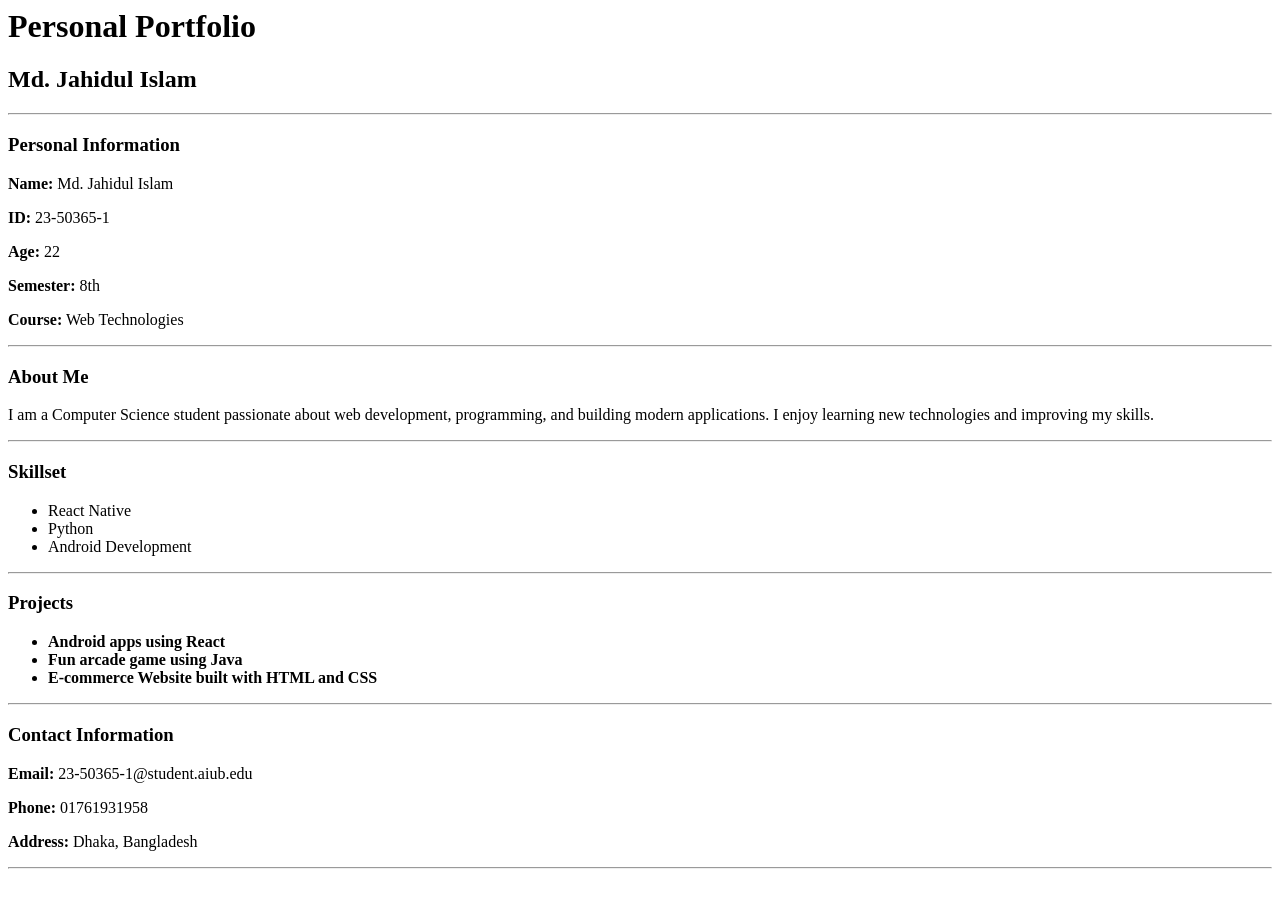
==== task1/portfolio.html @ bb02369b "Rename test.html to portfolio.html" ====
<html>
<head>
    <title>My Portfolio</title>
</head>

<body>

    <h1>Personal Portfolio</h1>
    <h2>Md. Jahidul Islam</h2>
    <hr>

    <h3>Personal Information</h3>

    <p><b>Name:</b> Md. Jahidul Islam</p>
    <p><b>ID:</b> 23-50365-1</p>
    <p><b>Age:</b> 22</p>
    <p><b>Semester:</b> 8th</p>
    <p><b>Course:</b> Web Technologies</p>

    <hr>

    <h3>About Me</h3>
    <p>
        I am a Computer Science student passionate about web development, programming, and building modern applications.  
        I enjoy learning new technologies and improving my skills.
    </p>

    <hr>

    <h3>Skillset</h3>
    <ul>
        <li>React Native</li>
        <li>Python</li>
        <li>Android Development</li>
    </ul>

    <hr>

    <h3>Projects</h3>
    <ul>
        <li><b>Android apps using React</b></li>
        <li><b>Fun arcade game using Java</b></li>
        <li><b>E-commerce Website built with HTML and CSS</b></li>
    </ul>

    <hr>

    <h3>Contact Information</h3>
    <p><b>Email:</b> 23-50365-1@student.aiub.edu</p>
    <p><b>Phone:</b> 01761931958</p>
    <p><b>Address:</b> Dhaka, Bangladesh</p>

    <hr>

</body>
</html>
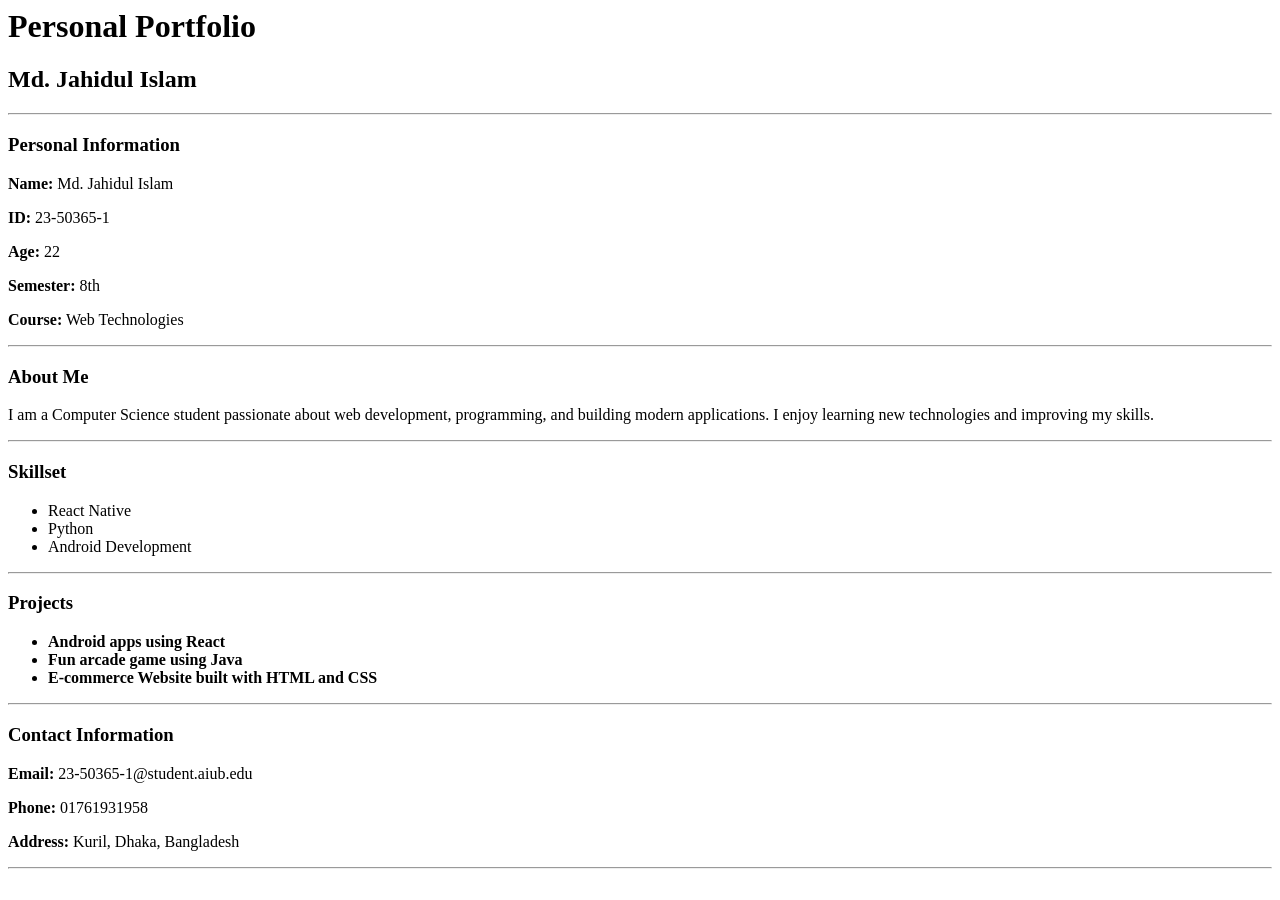
==== commit 7b758cdc: "update task" ====
--- a/task1/portfolio.html
+++ b/task1/portfolio.html
@@ -48,7 +48,7 @@
     <h3>Contact Information</h3>
     <p><b>Email:</b> 23-50365-1@student.aiub.edu</p>
     <p><b>Phone:</b> 01761931958</p>
-    <p><b>Address:</b> Dhaka, Bangladesh</p>
+    <p><b>Address:</b> Kuril, Dhaka, Bangladesh</p>
 
     <hr>
 
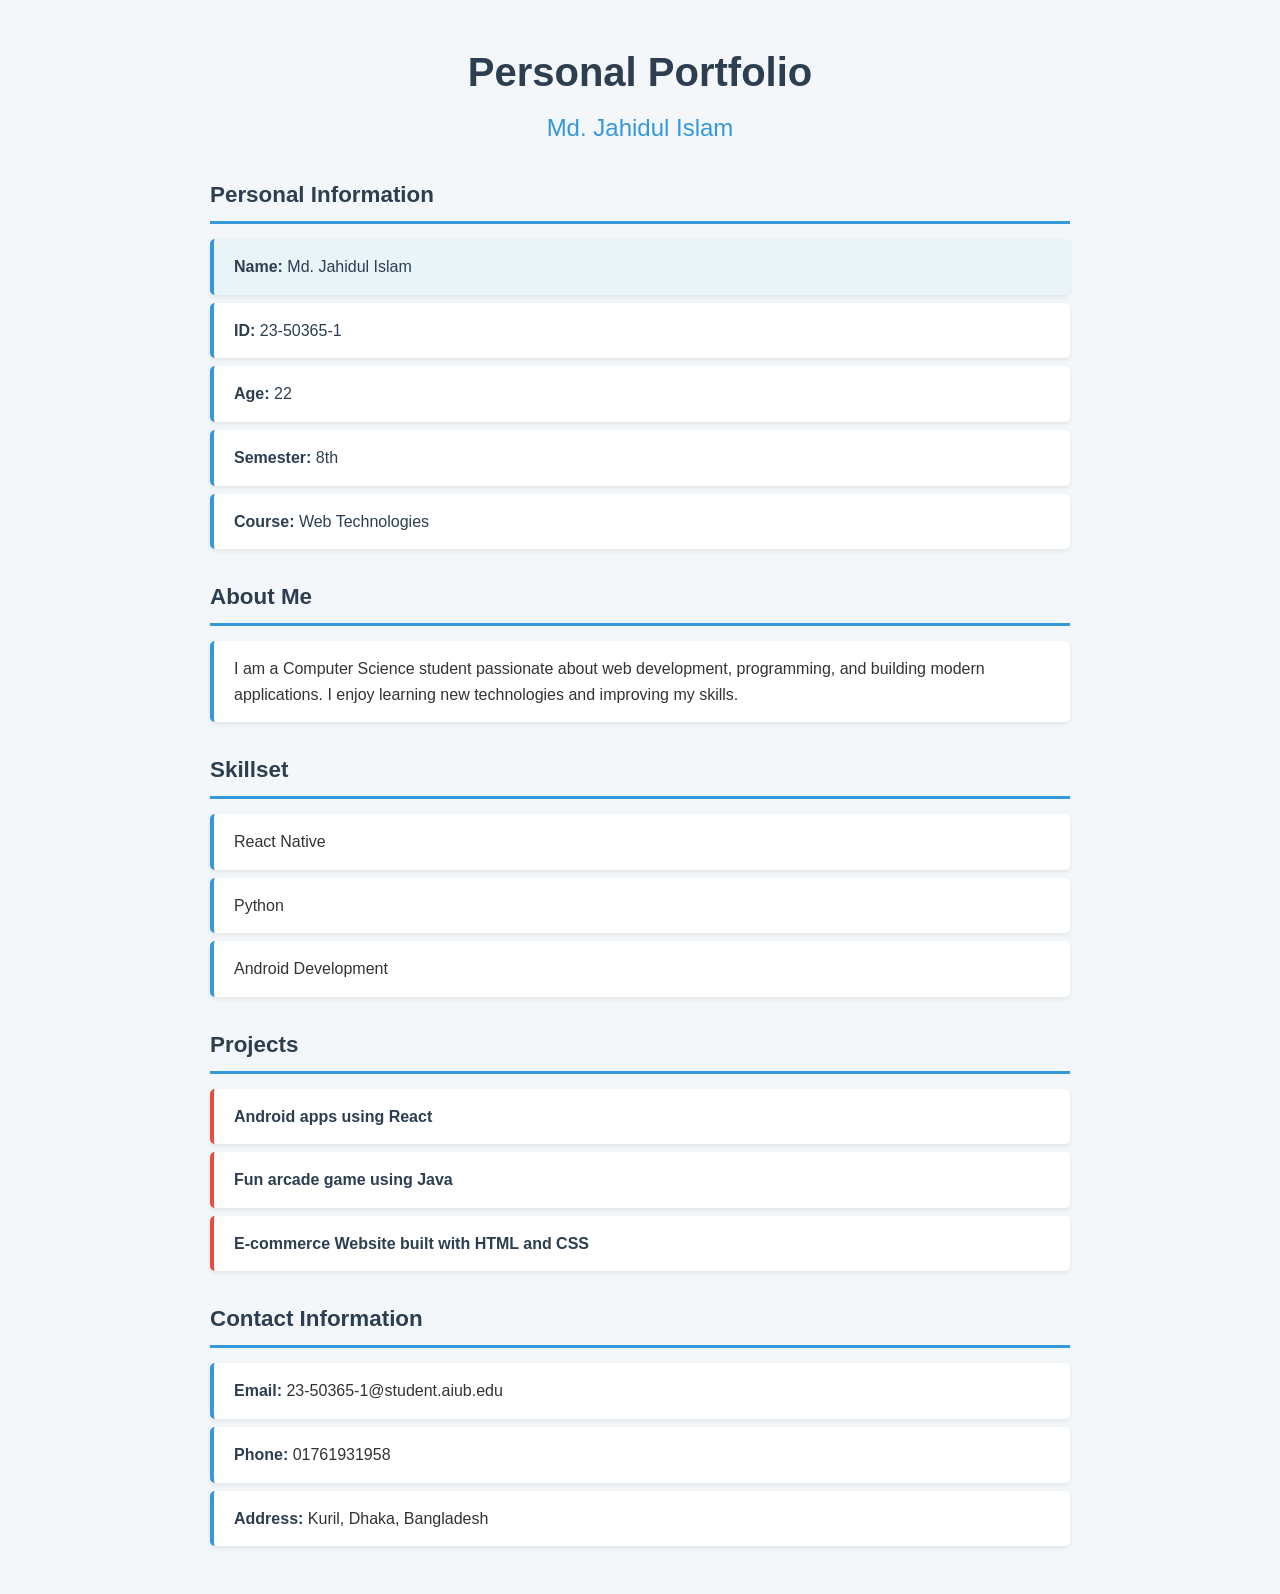
==== commit aa4ef417: "Add portfolio HTML and CSS files" ====
--- a/task1/portfolio.html
+++ b/task1/portfolio.html
@@ -1,6 +1,7 @@
 <html>
 <head>
     <title>My Portfolio</title>
+    <link rel="stylesheet" href="styles.css">
 </head>
 
 <body>
@@ -11,11 +12,11 @@
 
     <h3>Personal Information</h3>
 
-    <p><b>Name:</b> Md. Jahidul Islam</p>
-    <p><b>ID:</b> 23-50365-1</p>
-    <p><b>Age:</b> 22</p>
-    <p><b>Semester:</b> 8th</p>
-    <p><b>Course:</b> Web Technologies</p>
+    <p id="personal-info" class="info-text"><b>Name:</b> Md. Jahidul Islam</p>
+    <p class="info-text"><b>ID:</b> 23-50365-1</p>
+    <p class="info-text"><b>Age:</b> 22</p>
+    <p class="info-text"><b>Semester:</b> 8th</p>
+    <p class="info-text"><b>Course:</b> Web Technologies</p>
 
     <hr>
 
@@ -29,18 +30,18 @@
 
     <h3>Skillset</h3>
     <ul>
-        <li>React Native</li>
-        <li>Python</li>
-        <li>Android Development</li>
+        <li class="skill-item">React Native</li>
+        <li class="skill-item">Python</li>
+        <li class="skill-item">Android Development</li>
     </ul>
 
     <hr>
 
     <h3>Projects</h3>
     <ul>
-        <li><b>Android apps using React</b></li>
-        <li><b>Fun arcade game using Java</b></li>
-        <li><b>E-commerce Website built with HTML and CSS</b></li>
+        <li class="project-item"><b>Android apps using React</b></li>
+        <li class="project-item"><b>Fun arcade game using Java</b></li>
+        <li class="project-item"><b>E-commerce Website built with HTML and CSS</b></li>
     </ul>
 
     <hr>
@@ -53,4 +54,4 @@
     <hr>
 
 </body>
-</html>
+</html>
--- a/task1/styles.css
+++ b/task1/styles.css
@@ -0,0 +1,102 @@
+* {
+  margin: 0;
+  padding: 0;
+  box-sizing: border-box;
+  font-family: "Segoe UI", Tahoma, Geneva, Verdana, sans-serif;
+}
+
+body {
+  line-height: 1.6;
+  color: #333;
+  max-width: 900px;
+  margin: 0 auto;
+  padding: 40px 20px;
+  background: #f4f7f9;
+}
+
+h1 {
+  font-size: 2.5rem;
+  color: #2c3e50;
+  text-align: center;
+  margin-bottom: 5px;
+}
+
+h2 {
+  font-size: 1.5rem;
+  color: #3498db;
+  text-align: center;
+  margin-bottom: 30px;
+  font-weight: normal;
+}
+
+h3 {
+  font-size: 1.4rem;
+  color: #2c3e50;
+  margin: 30px 0 15px;
+  padding-bottom: 8px;
+  border-bottom: 3px solid #3498db;
+}
+
+h1,
+h2,
+h3 {
+  font-style: normal;
+}
+
+hr {
+  display: none;
+}
+
+p {
+  background: white;
+  padding: 15px 20px;
+  margin: 8px 0;
+  border-radius: 5px;
+  box-shadow: 0 2px 5px rgba(0, 0, 0, 0.08);
+  border-left: 4px solid #3498db;
+}
+
+#personal-info {
+  background: #e8f4f8;
+}
+
+.info-text {
+  font-size: 16px;
+}
+
+p.info-text {
+  color: #2c3e50;
+}
+
+ul {
+  list-style: none;
+  padding: 0;
+}
+
+li {
+  background: white;
+  padding: 15px 20px;
+  margin: 8px 0;
+  border-radius: 5px;
+  box-shadow: 0 2px 5px rgba(0, 0, 0, 0.08);
+  border-left: 4px solid #27ae60;
+  position: relative;
+}
+
+li:hover {
+  transform: translateX(5px);
+  transition: transform 0.2s;
+}
+
+.skill-item {
+  border-left-color: #3498db;
+}
+
+.project-item {
+  border-left-color: #e74c3c;
+}
+
+b {
+  color: #2c3e50;
+  font-weight: 600;
+}
